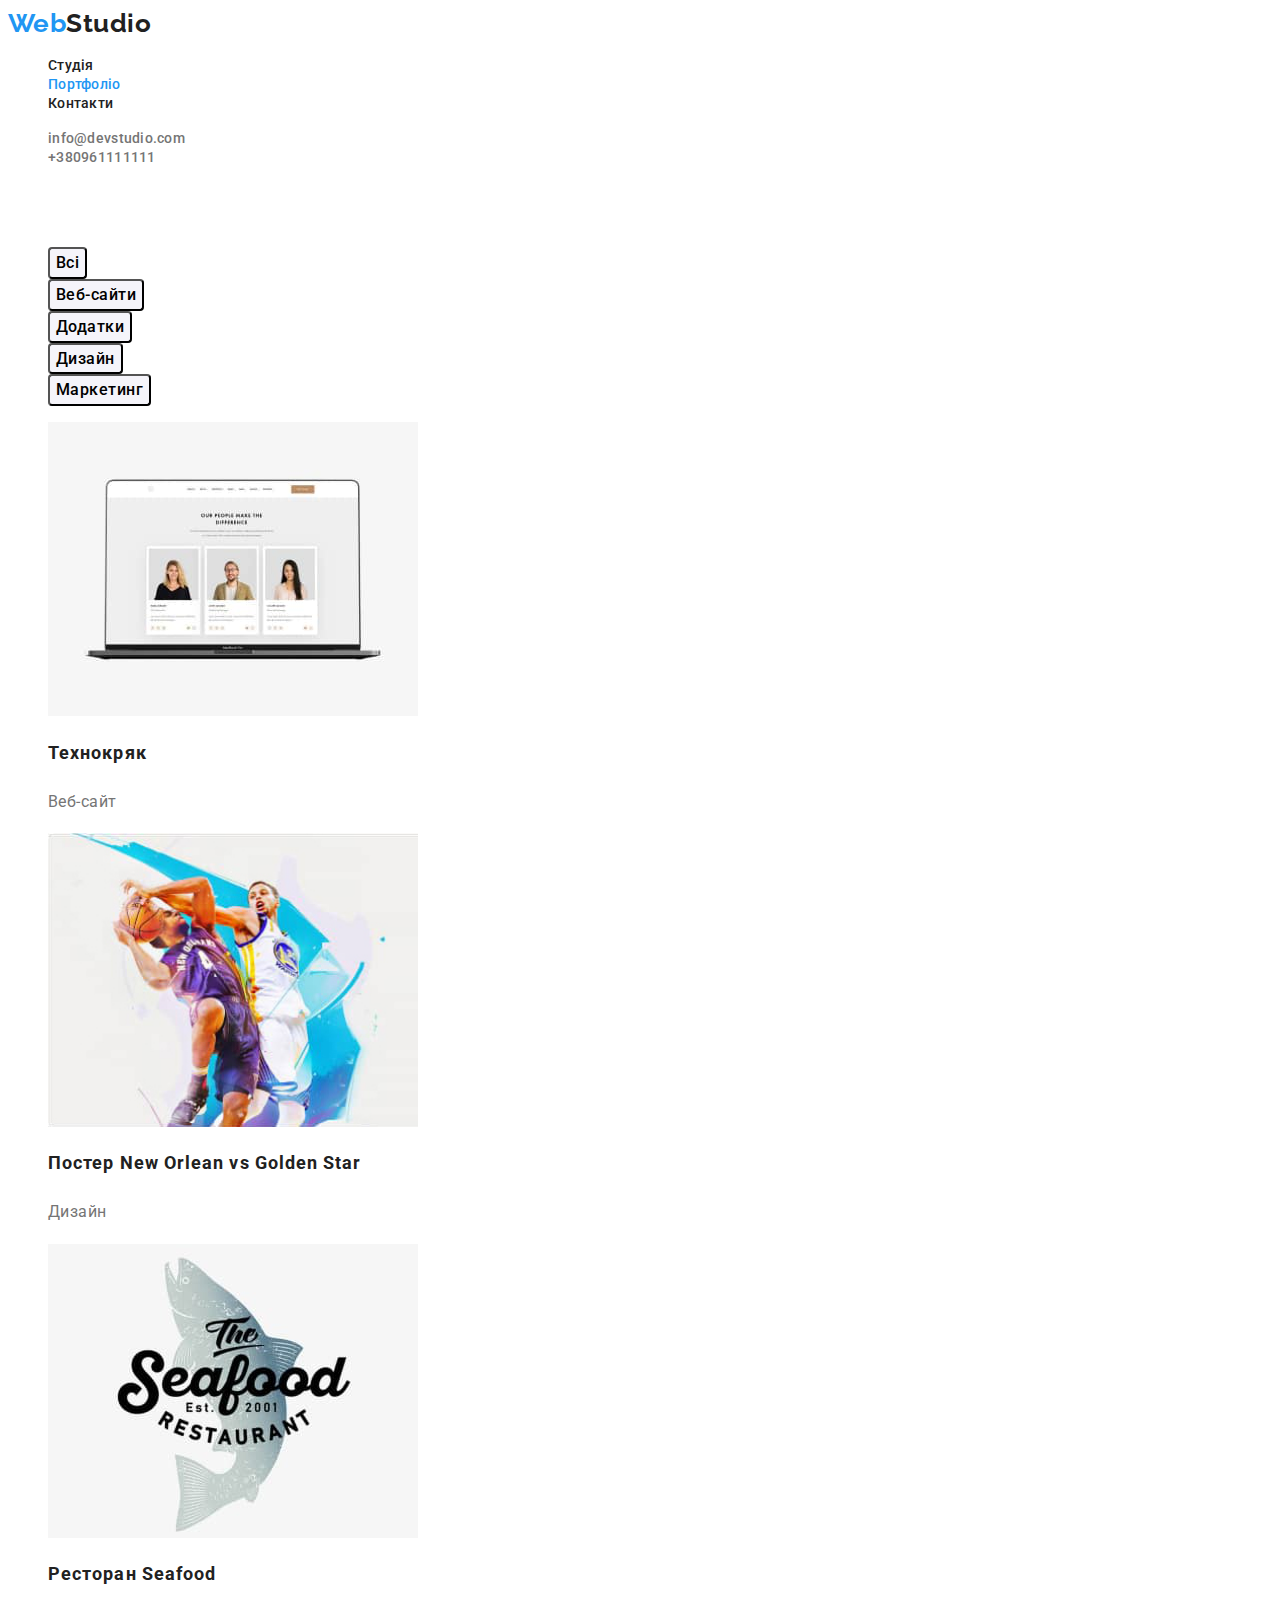
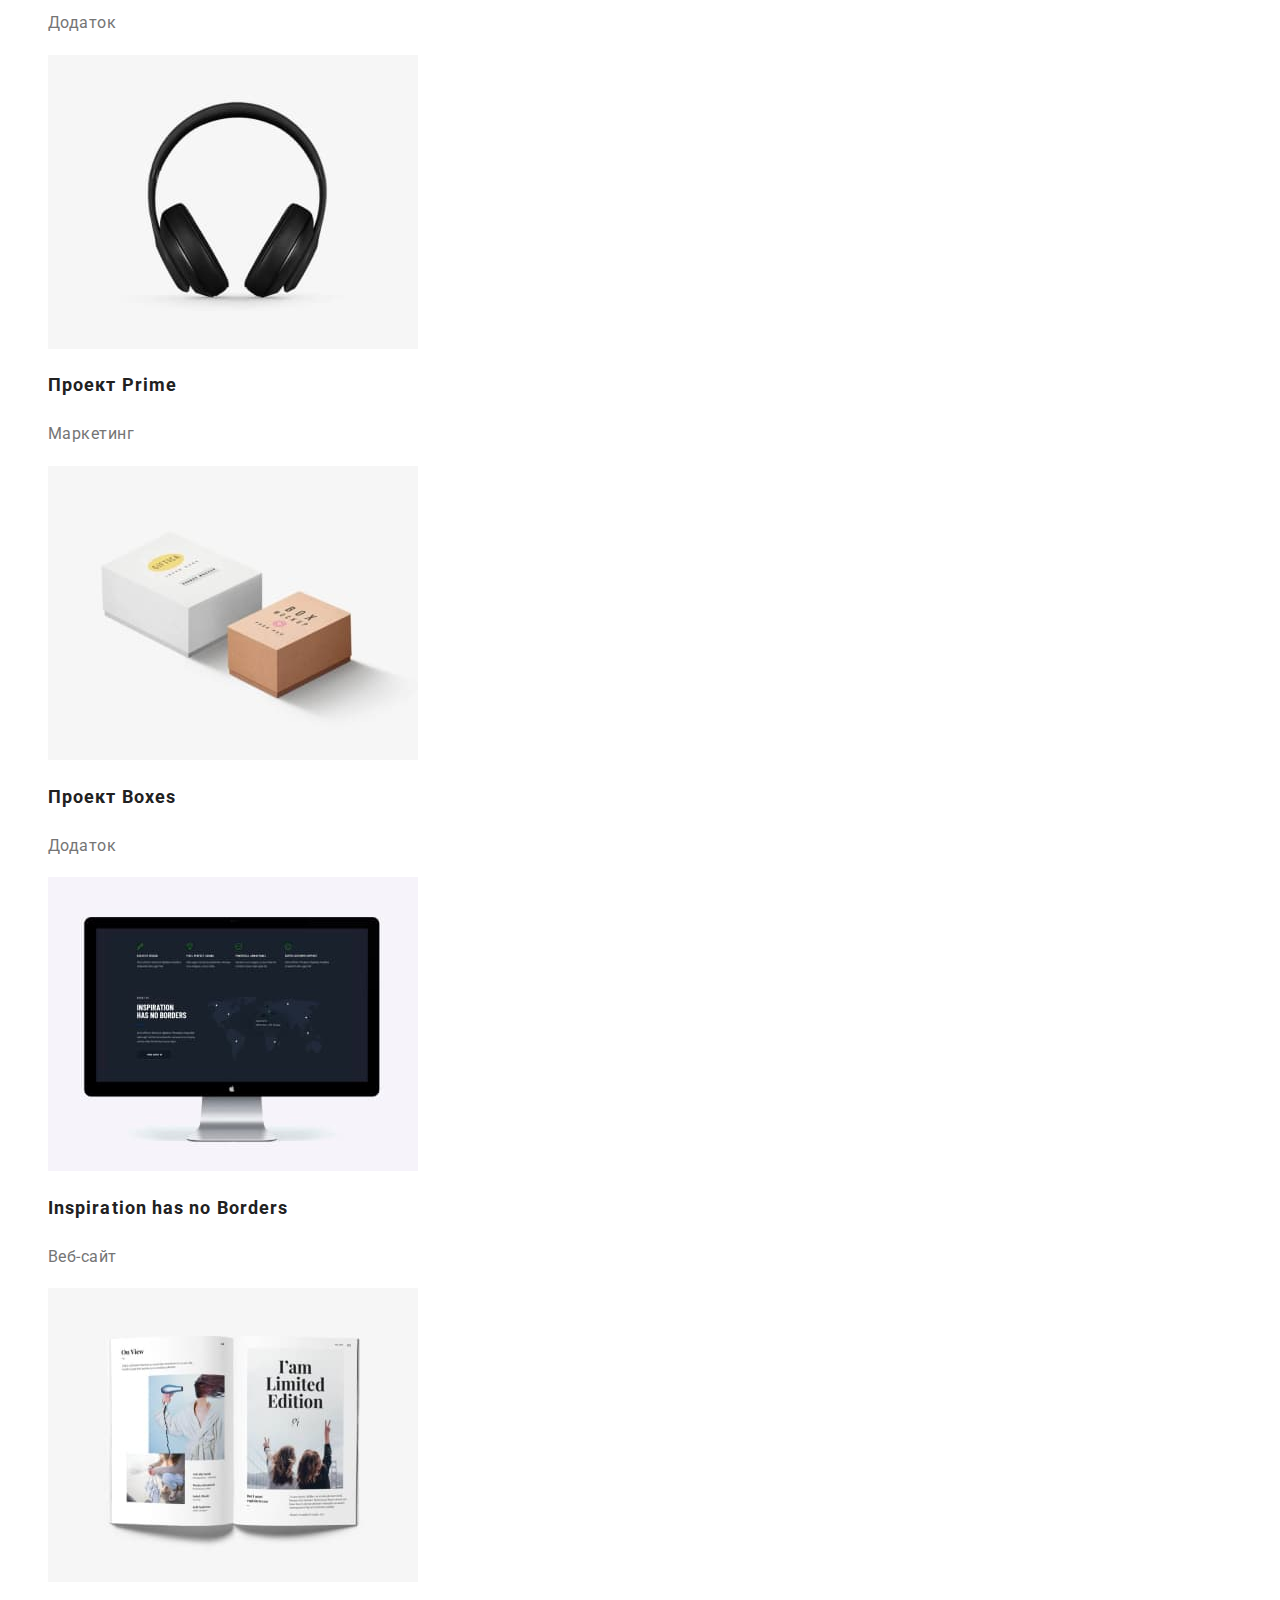
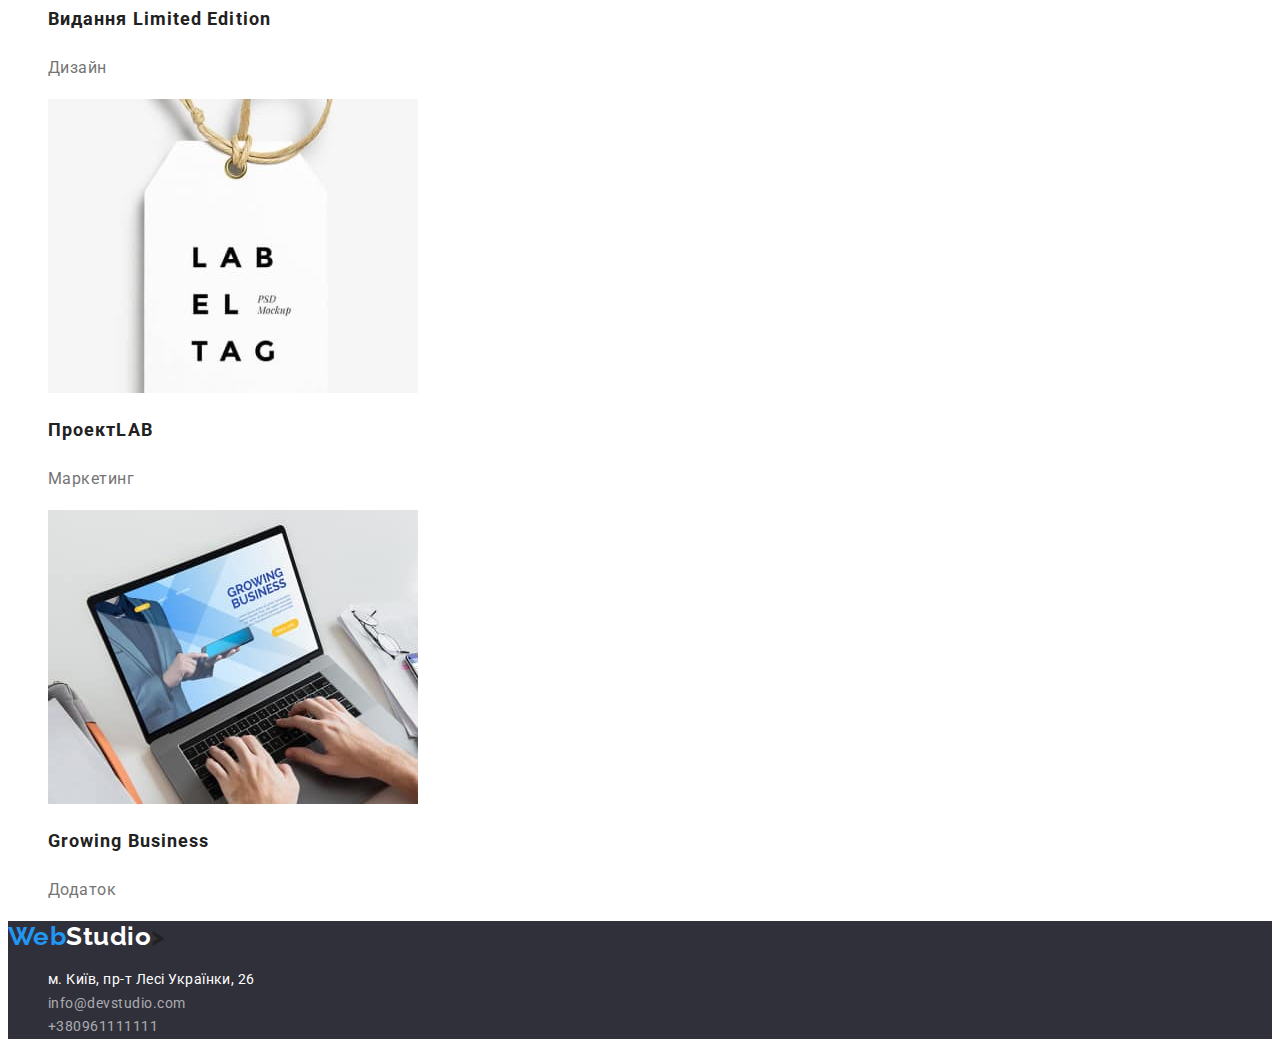
==== portfolio.html @ 8b1e262c "first commit hm2=>hm3 - !completed" ====
<!DOCTYPE html>
<html lang="uk">
  <head>
    <meta charset="UTF-8" />
    <meta http-equiv="X-UA-Compatible" content="IE=edge" />
    <meta name="viewport" content="width=device-width, initial-scale=1.0" />
    <link rel="preconnect" href="https://fonts.googleapis.com" />
    <link rel="preconnect" href="https://fonts.gstatic.com" crossorigin />
    <link
      href="https://fonts.googleapis.com/css2?family=Montserrat:wght@400;700&family=Raleway:wght@400;500;700&family=Roboto:wght@400;500;700&display=swap"
      rel="stylesheet"
    />
    <link href="./style/style.css" rel="stylesheet" />
    <title>Portfolio</title>
  </head>
  <body>
    <header class="header">
      <a class="logo" href="./index.html"
        ><span class="logo-peace">Web</span>Studio</a
      >
      <nav class="site-nav">
        <ul>
          <li><a class="link" href="./index.html">Студія</a></li>
          <li><a class="link active" href="./portfolio.html">Портфоліо</a></li>
          <li><a class="link" href="#">Контакти</a></li>
        </ul>
      </nav>
      <ul class="contact-header">
        <li>
          <a class="link" href="mailto:info@devstudio.com"
            >info@devstudio.com</a
          >
        </li>
        <li><a class="link" href="tel:+380961111111">+380961111111</a></li>
      </ul>
    </header>

    <main class="main-portfolio">
      <section>
        <h1 class="portfolio-title">Наші роботи</h1>
        <ul>
          <li><button type="button">Всі</button></li>
          <li><button type="button">Веб-сайти</button></li>
          <li><button type="button">Додатки</button></li>
          <li><button type="button">Дизайн</button></li>
          <li><button type="button">Маркетинг</button></li>
        </ul>

        <ul class="portfolio-list">
          <li>
            <a href="#">
              <img src="./images/project1.jpg" alt="Технокряк" width="370" />
              <h2 class="title">Технокряк</h2>
              <p class="category">Веб-сайт</p>
            </a>
          </li>
          <li>
            <a href="#">
              <img
                src="./images/project2.jpg"
                alt="Постер New Orlean vs Golden Star"
                width="370"
              />
              <h2 class="title">
                Постер <span lang="en">New Orlean vs Golden Star</span>
              </h2>
              <p class="category">Дизайн</p>
            </a>
          </li>
          <li>
            <a href="#">
              <img
                src="./images/project3.jpg"
                alt="Ресторан Seafood"
                width="370"
              />
              <h2 class="title">Ресторан <span lang="en">Seafood</span></h2>
              <p class="category">Додаток</p>
            </a>
          </li>
          <li>
            <a href="#">
              <img src="./images/project4.jpg" alt="Проект Prime" width="370" />
              <h2 class="title">Проект <span lang="en">Prime</span></h2>
              <p class="category">Маркетинг</p>
            </a>
          </li>
          <li>
            <a href="#">
              <img src="./images/project5.jpg" alt="Проект Boxes" width="370" />
              <h2 class="title">Проект <span lang="en">Boxes</span></h2>
              <p class="category">Додаток</p>
            </a>
          </li>
          <li>
            <a href="#">
              <img
                src="./images/project6.jpg"
                alt="Inspiration has no Borders"
                width="370"
              />
              <h2 lang="en" class="title">Inspiration has no Borders</h2>
              <p class="category">Веб-сайт</p>
            </a>
          </li>
          <li>
            <a href="#">
              <img
                src="./images/project7.jpg"
                alt="Издание Limited Edition"
                width="370"
              />
              <h2 class="title">
                Видання <span lang="en">Limited Edition</span>
              </h2>
              <p class="category">Дизайн</p>
            </a>
          </li>
          <li>
            <a href="#">
              <img src="./images/project8.jpg" alt="Проект LAB" width="370" />
              <h2 class="title">Проект<span lang="en">LAB</span></h2>
              <p class="category">Маркетинг</p>
            </a>
          </li>
          <li>
            <a href="#">
              <img
                src="./images/project9.jpg"
                alt="Growing Business"
                width="370"
              />
              <h2 lang="en" class="title">Growing Business</h2>
              <p class="category">Додаток</p>
            </a>
          </li>
        </ul>
      </section>
    </main>

    <footer class="footer">
      <a class="logo" href="./index.html"
        ><span class="logo-peace">Web</span
        ><span class="logo-peace-footer">Studio</span>></a
      >
      <address>
        <ul>
          <li>
            <a
              class="link-adress"
              href="https://goo.gl/maps/M1i8cWPpYFjitfBg6"
              target="_blank"
              rel="noopener noreferrer nofollow"
              >м. Київ, пр-т Лесі Українки, 26</a
            >
          </li>
          <li>
            <a class="link" href="mailto:info@devstudio.com"
              >info@devstudio.com</a
            >
          </li>
          <li><a class="link" href="tel:+380961111111">+380961111111</a></li>
        </ul>
      </address>
    </footer>
  </body>
</html>
---- style/style.css ----
html {
  box-sizing: border-box;
}

*,
*::before,
*::after {
  box-sizing: inherit;
}

:root {
  --primary-text-color: #212121;
  --second-text-color: #fff;
  --other-text-color: #757575;
  --accent-text-color: #2196f3;
  --second-block-color: #2f303a;
  --accent-block-color: #f5f4fa;
}


body {
  color: var(--primary-text-color);
  font-family: Roboto, sans-serif;
  letter-spacing: 0.03em;
}

.visually-hidden {
  position: absolute;
  white-space: nowrap;
  width: 1px;
  height: 1px;
  overflow: hidden;
  border: 0;
  padding: 0;
  clip: rect(0 0 0 0);
  clip-path: inset(50%);
  margin: -1px;
}

.logo {
  font-family: Raleway, sans-serif;
  font-weight: 700;
  font-size: 26px;
  line-height: 1.19;
  color: var(--primary-text-color);
  text-decoration: none;
}

.logo-peace {
  color: var(--accent-text-color);
}

ul {
  list-style: none;
}

/* Site navigation*/
.site-nav .link {
  color: var(--primary-text-color);
  font-weight: 500;
  font-size: 14px;
  line-height: 1.14;
  letter-spacing: 0.02em;
  text-decoration: none;
}

.site-nav .link:hover,
.site-nav .link:focus {
  color: var(--accent-text-color);
}

.site-nav .active {
  color: var(--accent-text-color);
}

.contact-header .link {
  color: var(--other-text-color);
  font-weight: 500;
  font-size: 14px;
  line-height: 1.14;
  letter-spacing: 0.02em;
  text-decoration: none;
  cursor: pointer;
}

.contact-header .link:hover,
.contact-header .link:focus {
  color: var(--accent-text-color);
}

/*--------MAIN HEADER------- */
.main-header {
  color: var(--second-text-color);
  background-color: var(--second-block-color);
}

/*  Button */
.button {
  background-color: var(--accent-text-color);
  box-shadow: 0px 4px 4px rgba(0, 0, 0, 0.15);
  border-radius: 4px;
  font-family: inherit;
  font-weight: 700;
  font-size: 16px;
  line-height: 1.87;
  color: inherit;
  text-align: center;
  cursor: pointer;
}

/* .button:hover,
.button.link:focus {
    
} */

.main-title {
  font-weight: 900;
  font-size: 44px;
  line-height: 1.36;
  text-align: center;
  letter-spacing: 0.06em;
  text-transform: uppercase;
}

/*------MAIN FEATURES------*/

.main-features .title-card {
  font-weight: 700;
  font-size: 14px;
  line-height: 1.14;
  text-transform: uppercase;
  color: var(--primary-text-color);
}

.main-features p {
  font-size: 14px;
  line-height: 1.7;
  color: var(--other-text-color);
}

/*-----MAIN WORK-----*/
/* .main-work {} */

.title-work,
.title-team {
  font-weight: 700;
  font-size: 36px;
  line-height: 1.17;
  text-align: center;
  color: var(--title-text-color);
}

/*-----OUR TEAM----*/
.main-team {
  background-color: var(--accent-block-color);
}

.main-team .title-card {
  font-weight: 500;
  font-size: 16px;
  line-height: 1.19;
  color: var(--primary-text-color);
}

.main-team p {
  font-size: 16px;
  line-height: 1.19;
  color: var(--other-text-color);
}

/*----FOOTER------*/
.footer {
  background-color: var(--second-block-color);
}

.logo-peace-footer {
  color: var(--second-text-color);
}

.footer .link-adress {
  color: var(--second-text-color);
  text-decoration: none;
  font-size: 14px;
  line-height: 1.71;
  font-style: normal;
}

.footer .link {
  font-style: normal;
  font-size: 14px;
  line-height: 1.71;
  color: rgba(255, 255, 255, 0.6);
  text-decoration: none;
}

.footer .link:hover,
.footer .link:focus {
  color: var(--accent-text-color);
}

.footer .link-adress:hover,
.footer .link-adress:focus {
  color: var(--accent-text-color);
}

/*-------------------PORTFOLIO-------------------------*/

/*-------MAIN PORTFOLIO-----*/

.main-portfolio {
  background-color: var(--second-text-color);
}

.portfolio-title {
  visibility: hidden;
}

.main-portfolio button {
  background: var(--accent-block-color);
  border-radius: 4px;
  font-family: inherit;
  font-weight: 500;
  font-size: 16px;
  line-height: 1.62;
  text-align: center;
  letter-spacing: 0.03em;
}

.main-portfolio button:hover,
.main-portfolio button:focus {
  background-color: var(--accent-text-color);
  color: var(--second-text-color);
  cursor: pointer;
}

/*------LIST PROJECTS-----*/

.portfolio-list .title {
  font-weight: 700;
  font-size: 18px;
  line-height: 2;
  letter-spacing: 0.06em;
  color: var(--primary-text-color);
}

.main-portfolio .category {
  font-size: 16px;
  line-height: 1.88;
  color: var(--other-text-color);
}

.portfolio-list a {
  text-decoration: none;
}
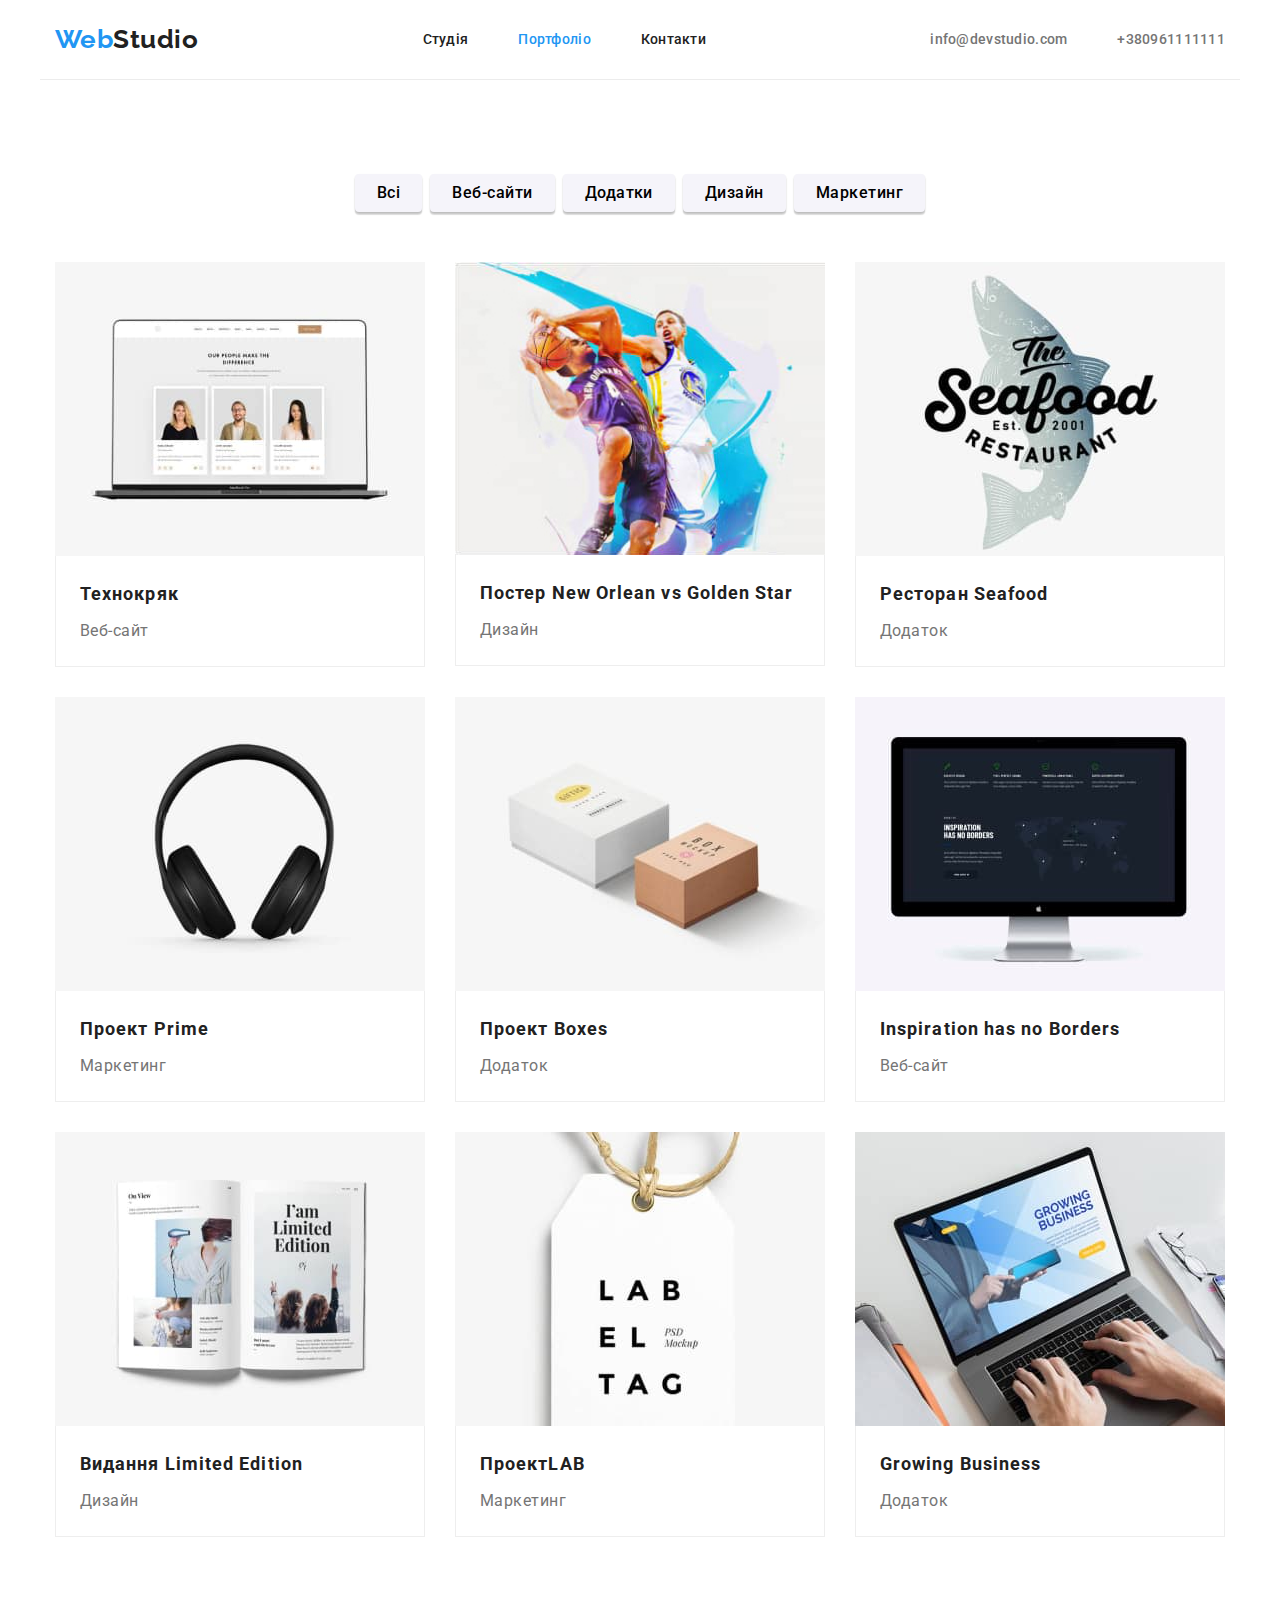
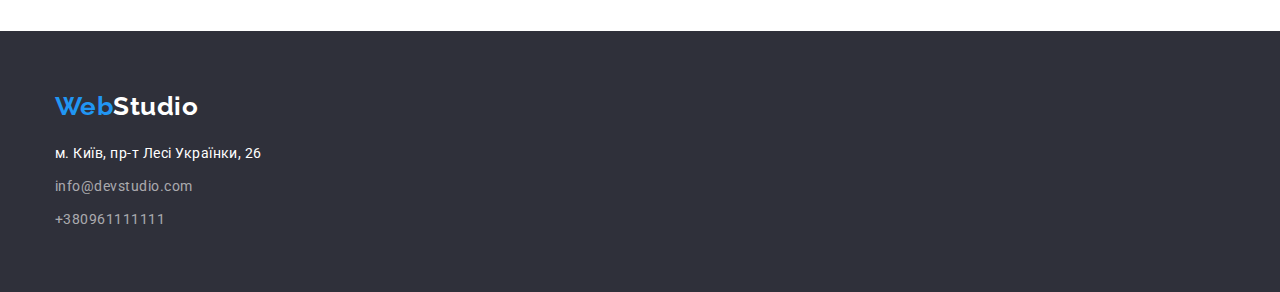
==== commit e8c7ebb9: "task 3 completed. first send to review" ====
--- a/portfolio.html
+++ b/portfolio.html
@@ -10,128 +10,167 @@
       href="https://fonts.googleapis.com/css2?family=Montserrat:wght@400;700&family=Raleway:wght@400;500;700&family=Roboto:wght@400;500;700&display=swap"
       rel="stylesheet"
     />
+    <link
+      rel="stylesheet"
+      href="https://cdnjs.cloudflare.com/ajax/libs/modern-normalize/1.1.0/modern-normalize.min.css"
+    />
     <link href="./style/style.css" rel="stylesheet" />
     <title>Portfolio</title>
   </head>
+
   <body>
     <header class="header">
-      <a class="logo" href="./index.html"
-        ><span class="logo-peace">Web</span>Studio</a
-      >
-      <nav class="site-nav">
-        <ul>
-          <li><a class="link" href="./index.html">Студія</a></li>
-          <li><a class="link active" href="./portfolio.html">Портфоліо</a></li>
-          <li><a class="link" href="#">Контакти</a></li>
+      <div class="section header-section">
+        <a class="logo" href="./index.html">
+          <span class="logo-peace">Web</span>Studio</a
+        >
+        <nav class="site-nav">
+          <ul class="nav-list">
+            <li class="item">
+              <a class="link" href="./index.html">Студія</a>
+            </li>
+            <li class="item">
+              <a class="link active" href="./portfolio.html">Портфоліо</a>
+            </li>
+            <li class="item"><a class="link" href="#">Контакти</a></li>
+          </ul>
+        </nav>
+        <ul class="contact-header">
+          <li class="item">
+            <a class="link" href="mailto:info@devstudio.com">
+              info@devstudio.com
+            </a>
+          </li>
+          <li class="item">
+            <a class="link" href="tel:+380961111111">+380961111111</a>
+          </li>
         </ul>
-      </nav>
-      <ul class="contact-header">
-        <li>
-          <a class="link" href="mailto:info@devstudio.com"
-            >info@devstudio.com</a
-          >
-        </li>
-        <li><a class="link" href="tel:+380961111111">+380961111111</a></li>
-      </ul>
+      </div>
     </header>
 
     <main class="main-portfolio">
-      <section>
-        <h1 class="portfolio-title">Наші роботи</h1>
-        <ul>
-          <li><button type="button">Всі</button></li>
-          <li><button type="button">Веб-сайти</button></li>
-          <li><button type="button">Додатки</button></li>
-          <li><button type="button">Дизайн</button></li>
-          <li><button type="button">Маркетинг</button></li>
+      <section class="section section-portfolio">
+        <h1 class="visually-hidden">Наші роботи</h1>
+        <ul class="filter">
+          <li class="btn-li"><button class="btn" type="button">Всі</button></li>
+          <li class="btn-li">
+            <button class="btn" type="button">Веб-сайти</button>
+          </li>
+          <li class="btn-li">
+            <button class="btn" type="button">Додатки</button>
+          </li>
+          <li class="btn-li">
+            <button class="btn" type="button">Дизайн</button>
+          </li>
+          <li class="btn-li">
+            <button class="btn" type="button">Маркетинг</button>
+          </li>
         </ul>
 
-        <ul class="portfolio-list">
-          <li>
+        <ul class="portfolio-list parent">
+          <li class="card">
             <a href="#">
               <img src="./images/project1.jpg" alt="Технокряк" width="370" />
-              <h2 class="title">Технокряк</h2>
-              <p class="category">Веб-сайт</p>
-            </a>
-          </li>
-          <li>
+              <div class="card-content">
+                <h2 class="title">Технокряк</h2>
+                <p class="category">Веб-сайт</p>
+              </div>
+            </a>
+          </li>
+          <li class="card">
             <a href="#">
               <img
                 src="./images/project2.jpg"
                 alt="Постер New Orlean vs Golden Star"
                 width="370"
               />
-              <h2 class="title">
-                Постер <span lang="en">New Orlean vs Golden Star</span>
-              </h2>
-              <p class="category">Дизайн</p>
-            </a>
-          </li>
-          <li>
+              <div class="card-content">
+                <h2 class="title">
+                  Постер <span lang="en">New Orlean vs Golden Star</span>
+                </h2>
+                <p class="category">Дизайн</p>
+              </div>
+            </a>
+          </li>
+          <li class="card">
             <a href="#">
               <img
                 src="./images/project3.jpg"
                 alt="Ресторан Seafood"
                 width="370"
               />
-              <h2 class="title">Ресторан <span lang="en">Seafood</span></h2>
-              <p class="category">Додаток</p>
-            </a>
-          </li>
-          <li>
+              <div class="card-content">
+                <h2 class="title">Ресторан <span lang="en">Seafood</span></h2>
+                <p class="category">Додаток</p>
+              </div>
+            </a>
+          </li>
+          <li class="card">
             <a href="#">
               <img src="./images/project4.jpg" alt="Проект Prime" width="370" />
-              <h2 class="title">Проект <span lang="en">Prime</span></h2>
-              <p class="category">Маркетинг</p>
-            </a>
-          </li>
-          <li>
+              <div class="card-content">
+                <h2 class="title">Проект <span lang="en">Prime</span></h2>
+                <p class="category">Маркетинг</p>
+              </div>
+            </a>
+          </li>
+          <li class="card">
             <a href="#">
               <img src="./images/project5.jpg" alt="Проект Boxes" width="370" />
-              <h2 class="title">Проект <span lang="en">Boxes</span></h2>
-              <p class="category">Додаток</p>
-            </a>
-          </li>
-          <li>
+              <div class="card-content">
+                <h2 class="title">Проект <span lang="en">Boxes</span></h2>
+                <p class="category">Додаток</p>
+              </div>
+            </a>
+          </li>
+          <li class="card">
             <a href="#">
               <img
                 src="./images/project6.jpg"
                 alt="Inspiration has no Borders"
                 width="370"
               />
-              <h2 lang="en" class="title">Inspiration has no Borders</h2>
-              <p class="category">Веб-сайт</p>
-            </a>
-          </li>
-          <li>
+              <div class="card-content">
+                <h2 lang="en" class="title">Inspiration has no Borders</h2>
+                <p class="category">Веб-сайт</p>
+              </div>
+            </a>
+          </li>
+          <li class="card">
             <a href="#">
               <img
                 src="./images/project7.jpg"
                 alt="Издание Limited Edition"
                 width="370"
               />
-              <h2 class="title">
-                Видання <span lang="en">Limited Edition</span>
-              </h2>
-              <p class="category">Дизайн</p>
-            </a>
-          </li>
-          <li>
+              <div class="card-content">
+                <h2 class="title">
+                  Видання <span lang="en">Limited Edition</span>
+                </h2>
+                <p class="category">Дизайн</p>
+              </div>
+            </a>
+          </li>
+          <li class="card">
             <a href="#">
               <img src="./images/project8.jpg" alt="Проект LAB" width="370" />
-              <h2 class="title">Проект<span lang="en">LAB</span></h2>
-              <p class="category">Маркетинг</p>
-            </a>
-          </li>
-          <li>
+              <div class="card-content">
+                <h2 class="title">Проект<span lang="en">LAB</span></h2>
+                <p class="category">Маркетинг</p>
+              </div>
+            </a>
+          </li>
+          <li class="card">
             <a href="#">
               <img
                 src="./images/project9.jpg"
                 alt="Growing Business"
                 width="370"
               />
-              <h2 lang="en" class="title">Growing Business</h2>
-              <p class="category">Додаток</p>
+              <div class="card-content">
+                <h2 lang="en" class="title">Growing Business</h2>
+                <p class="category">Додаток</p>
+              </div>
             </a>
           </li>
         </ul>
@@ -139,29 +178,33 @@
     </main>
 
     <footer class="footer">
-      <a class="logo" href="./index.html"
-        ><span class="logo-peace">Web</span
-        ><span class="logo-peace-footer">Studio</span>></a
-      >
-      <address>
-        <ul>
-          <li>
-            <a
-              class="link-adress"
-              href="https://goo.gl/maps/M1i8cWPpYFjitfBg6"
-              target="_blank"
-              rel="noopener noreferrer nofollow"
-              >м. Київ, пр-т Лесі Українки, 26</a
-            >
-          </li>
-          <li>
-            <a class="link" href="mailto:info@devstudio.com"
-              >info@devstudio.com</a
-            >
-          </li>
-          <li><a class="link" href="tel:+380961111111">+380961111111</a></li>
-        </ul>
-      </address>
+      <div class="section">
+        <a class="logo" href="./index.html"
+          ><span class="logo-peace">Web</span
+          ><span class="logo-peace-footer">Studio</span></a
+        >
+        <address>
+          <ul class="footer-list">
+            <li class="link">
+              <a
+                class="link-adress"
+                href="https://goo.gl/maps/M1i8cWPpYFjitfBg6"
+                target="_blank"
+                rel="noopener noreferrer nofollow"
+                >м. Київ, пр-т Лесі Українки, 26</a
+              >
+            </li>
+            <li class="link">
+              <a class="link" href="mailto:info@devstudio.com"
+                >info@devstudio.com</a
+              >
+            </li>
+            <li class="link">
+              <a class="link" href="tel:+380961111111">+380961111111</a>
+            </li>
+          </ul>
+        </address>
+      </div>
     </footer>
   </body>
 </html>
--- a/style/style.css
+++ b/style/style.css
@@ -1,3 +1,4 @@
+/* --- Normalize --- */
 html {
   box-sizing: border-box;
 }
@@ -8,6 +9,47 @@
   box-sizing: inherit;
 }
 
+ul {
+  list-style: none;
+  padding: 0;
+  margin: 0;
+}
+
+a {
+  text-decoration: none;
+  color: inherit;
+}
+
+h1,
+h2,
+h3,
+h4,
+h5,
+h6 {
+  margin: 0;
+}
+
+p {
+  margin: 0;
+}
+
+address {
+  font-style: normal;
+}
+
+button {
+  font-family: inherit;
+  padding: 0;
+  margin: 0;
+}
+
+img {
+  display: block;
+  max-width: 100%;
+  height: auto;
+}
+
+/* --- Global Color --- */
 :root {
   --primary-text-color: #212121;
   --second-text-color: #fff;
@@ -17,7 +59,7 @@
   --accent-block-color: #f5f4fa;
 }
 
-
+/* --- Style --- */
 body {
   color: var(--primary-text-color);
   font-family: Roboto, sans-serif;
@@ -37,24 +79,44 @@
   margin: -1px;
 }
 
+.section {
+  width: 1200px;
+  padding: 0 15px;
+  margin: 0 auto;
+}
+/* Site navigation / Header*/
+.header-section {
+  display: flex;
+  justify-content: space-between;
+  align-items: center;
+  padding: 24px 15px;
+  border-bottom: 1px solid #ececec;
+}
+
 .logo {
+  color: var(--primary-text-color);
   font-family: Raleway, sans-serif;
   font-weight: 700;
   font-size: 26px;
   line-height: 1.19;
-  color: var(--primary-text-color);
   text-decoration: none;
 }
 
 .logo-peace {
   color: var(--accent-text-color);
 }
-
-ul {
-  list-style: none;
-}
-
-/* Site navigation*/
+.nav-list {
+  display: flex;
+}
+
+.nav-list .link {
+  padding: 8px 0;
+}
+
+.nav-list .item:not(:last-child) {
+  margin-right: 50px;
+}
+
 .site-nav .link {
   color: var(--primary-text-color);
   font-weight: 500;
@@ -71,6 +133,10 @@
 
 .site-nav .active {
   color: var(--accent-text-color);
+}
+
+.contact-header {
+  display: flex;
 }
 
 .contact-header .link {
@@ -83,40 +149,59 @@
   cursor: pointer;
 }
 
+.contact-header .item:first-child {
+  margin-right: 50px;
+}
+
 .contact-header .link:hover,
 .contact-header .link:focus {
   color: var(--accent-text-color);
 }
 
-/*--------MAIN HEADER------- */
-.main-header {
+/*--------MAIN------- */
+/* -------- Hero -------- */
+.main-hero {
   color: var(--second-text-color);
   background-color: var(--second-block-color);
+}
+
+.hero-section {
+  display: flex;
+  flex-direction: column;
+  justify-content: center;
+  align-items: center;
+  max-width: 696px;
+  padding-top: 200px;
+  padding-bottom: 200px;
 }
 
 /*  Button */
 .button {
   background-color: var(--accent-text-color);
+  color: inherit;
   box-shadow: 0px 4px 4px rgba(0, 0, 0, 0.15);
   border-radius: 4px;
+  border: none;
   font-family: inherit;
   font-weight: 700;
   font-size: 16px;
-  line-height: 1.87;
-  color: inherit;
+  line-height: 1.88;
+  padding: 10px 32px;
   text-align: center;
   cursor: pointer;
 }
 
-/* .button:hover,
+/* 
+.button:hover,
 .button.link:focus {
     
 } */
 
-.main-title {
+.hero-title {
   font-weight: 900;
   font-size: 44px;
   line-height: 1.36;
+  margin-bottom: 30px;
   text-align: center;
   letter-spacing: 0.06em;
   text-transform: uppercase;
@@ -132,14 +217,29 @@
   color: var(--primary-text-color);
 }
 
-.main-features p {
+.features-list {
+  display: flex;
+  padding: 94px 15px;
+}
+
+.main-features .title-card {
+  margin-bottom: 10px;
+}
+
+.main-features .card:not(:last-child) {
+  margin-right: 30px;
+}
+
+.main-features .txt-card {
   font-size: 14px;
   line-height: 1.7;
   color: var(--other-text-color);
 }
 
 /*-----MAIN WORK-----*/
-/* .main-work {} */
+.main-work {
+  padding-bottom: 94px;
+}
 
 .title-work,
 .title-team {
@@ -150,9 +250,55 @@
   color: var(--title-text-color);
 }
 
+.title-work {
+  margin-bottom: 50px;
+}
+
+.work-list {
+  display: flex;
+}
+
+.work-list .item:not(:last-child) {
+  margin-right: 30px;
+}
+
 /*-----OUR TEAM----*/
 .main-team {
   background-color: var(--accent-block-color);
+}
+
+.section-team {
+  padding-top: 94px;
+  padding-bottom: 94px;
+}
+
+.title-team {
+  margin-bottom: 50px;
+}
+
+.team-list {
+  display: flex;
+}
+
+.team-list .card:not(:last-child) {
+  margin-right: 30px;
+}
+
+.team-list .card {
+  background: #ffffff;
+  box-shadow: 0px 1px 3px rgba(0, 0, 0, 0.12), 0px 1px 1px rgba(0, 0, 0, 0.14),
+    0px 2px 1px rgba(0, 0, 0, 0.2);
+  border-radius: 0px 0px 4px 4px;
+  text-align: center;
+}
+
+.team-list .title-card {
+  margin-top: 30px;
+}
+
+.team-list .label {
+  margin-top: 10px;
+  margin-bottom: 30px;
 }
 
 .main-team .title-card {
@@ -162,7 +308,7 @@
   color: var(--primary-text-color);
 }
 
-.main-team p {
+.main-team .label {
   font-size: 16px;
   line-height: 1.19;
   color: var(--other-text-color);
@@ -171,6 +317,13 @@
 /*----FOOTER------*/
 .footer {
   background-color: var(--second-block-color);
+  padding-top: 60px;
+  padding-bottom: 60px;
+}
+
+.footer .logo {
+  display: block;
+  margin-bottom: 20px;
 }
 
 .logo-peace-footer {
@@ -193,6 +346,10 @@
   text-decoration: none;
 }
 
+.footer-list .link:not(:last-child) {
+  margin-bottom: 9px;
+}
+
 .footer .link:hover,
 .footer .link:focus {
   color: var(--accent-text-color);
@@ -211,13 +368,29 @@
   background-color: var(--second-text-color);
 }
 
-.portfolio-title {
-  visibility: hidden;
-}
-
-.main-portfolio button {
+.section-portfolio {
+  padding-top: 94px;
+  padding-bottom: 94px;
+  align-items: center;
+}
+
+.filter {
+  display: flex;
+  justify-content: center;
+}
+
+.filter .btn-li:not(:last-child) {
+  margin-right: 8px;
+}
+
+.filter .btn {
+  padding: 6px 22px;
+  margin-bottom: 50px;
   background: var(--accent-block-color);
+  box-shadow: 0px 3px 1px rgba(0, 0, 0, 0.1), 0px 1px 2px rgba(0, 0, 0, 0.08),
+    0px 2px 2px rgba(0, 0, 0, 0.12);
   border-radius: 4px;
+  border: none;
   font-family: inherit;
   font-weight: 500;
   font-size: 16px;
@@ -226,11 +399,33 @@
   letter-spacing: 0.03em;
 }
 
-.main-portfolio button:hover,
-.main-portfolio button:focus {
+.main-portfolio .btn:hover,
+.main-portfolio .btn:focus {
   background-color: var(--accent-text-color);
   color: var(--second-text-color);
   cursor: pointer;
+}
+
+.portfolio-list {
+  display: grid;
+  grid-template-columns: repeat(3, 1fr);
+  grid-template-rows: repeat(3, 1fr);
+  grid-column-gap: 30px;
+  grid-row-gap: 30px;
+}
+
+.portfolio-list .card {
+  display: inline-block;
+}
+
+.card-content {
+  padding: 20px 0 20px 24px;
+  border: 1px solid #eeeeee;
+  border-top: none;
+}
+
+.card-content .title {
+  margin-bottom: 4px;
 }
 
 /*------LIST PROJECTS-----*/
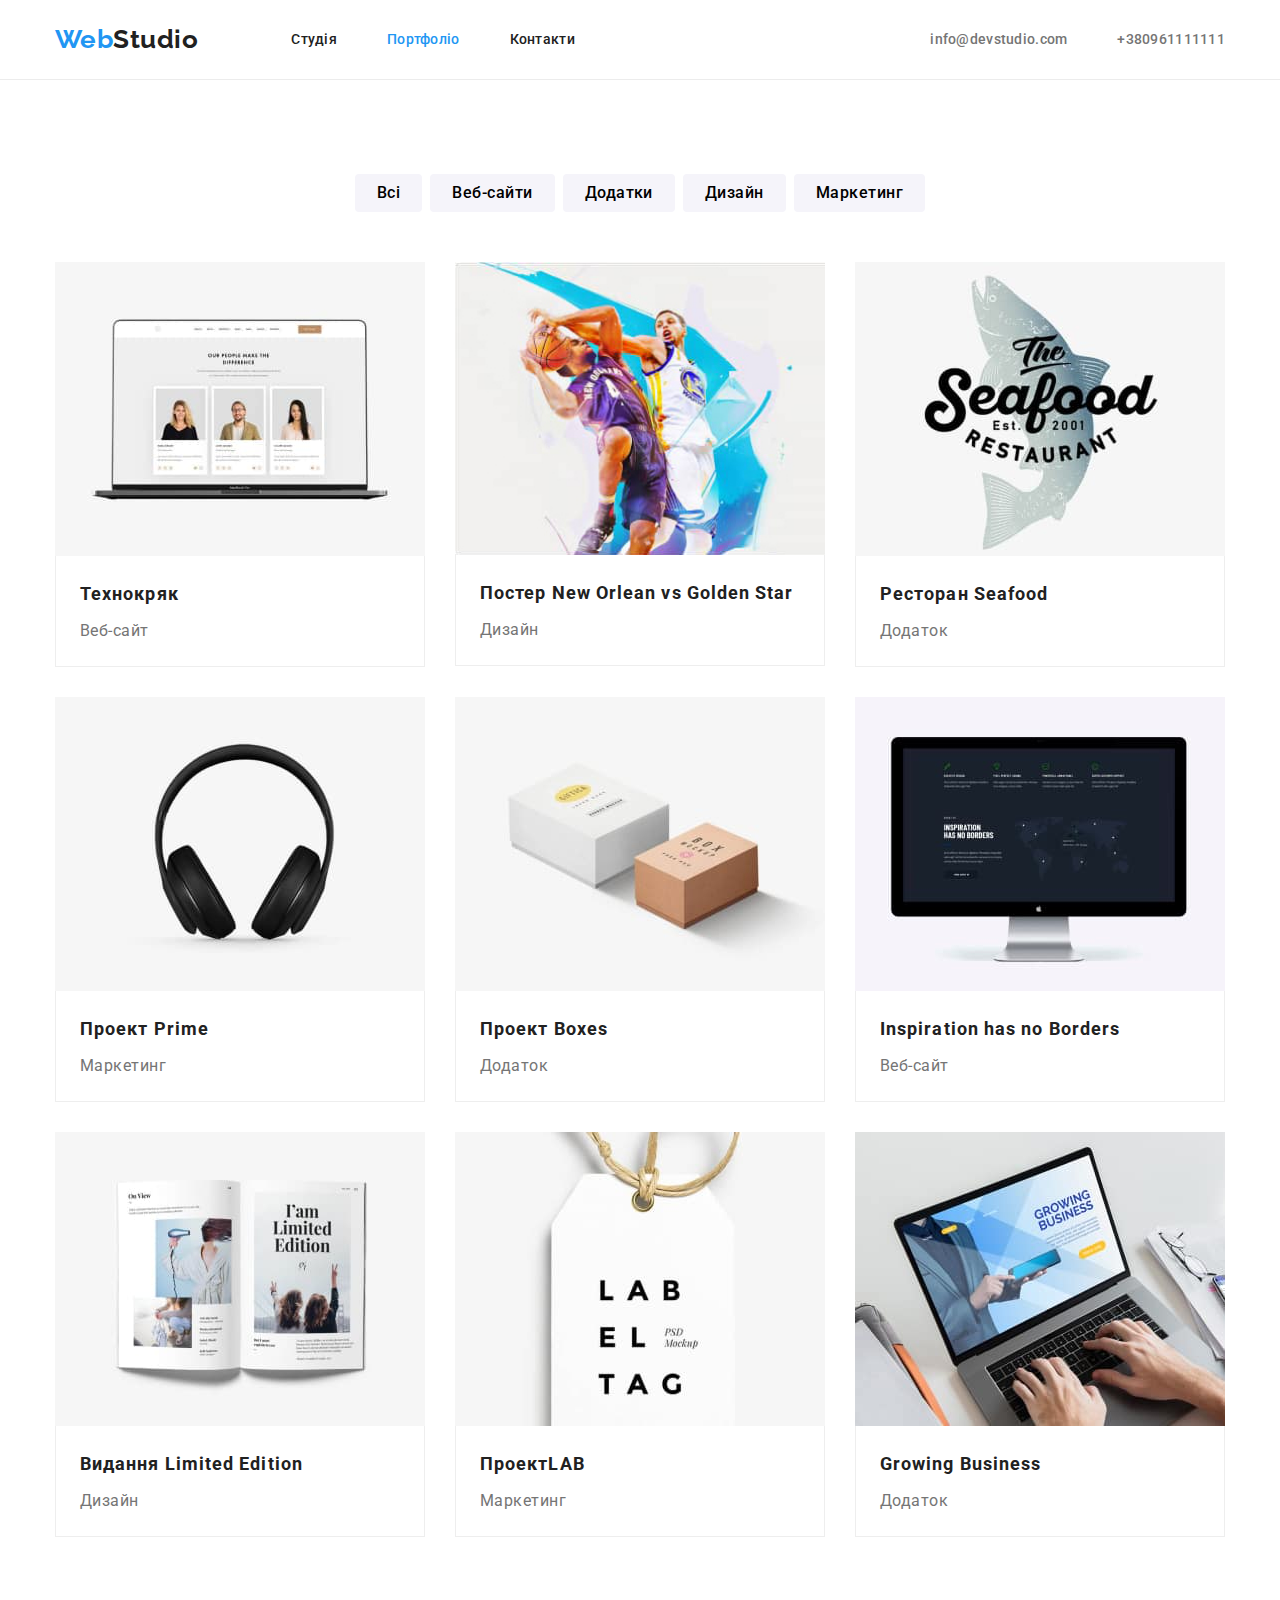
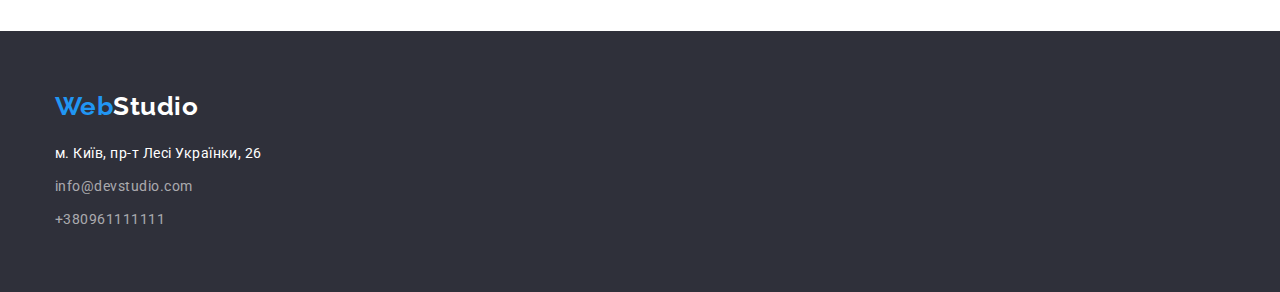
==== commit cdee9c44: "task #3. fixed padding in container and remove shadow in btn" ====
--- a/portfolio.html
+++ b/portfolio.html
@@ -20,21 +20,23 @@
 
   <body>
     <header class="header">
-      <div class="section header-section">
-        <a class="logo" href="./index.html">
-          <span class="logo-peace">Web</span>Studio</a
-        >
-        <nav class="site-nav">
-          <ul class="nav-list">
-            <li class="item">
-              <a class="link" href="./index.html">Студія</a>
-            </li>
-            <li class="item">
-              <a class="link active" href="./portfolio.html">Портфоліо</a>
-            </li>
-            <li class="item"><a class="link" href="#">Контакти</a></li>
-          </ul>
-        </nav>
+      <div class="container header-container">
+        <div class="header-box">
+          <a class="logo" href="./index.html">
+            <span class="logo-peace">Web</span>Studio</a
+          >
+          <nav class="site-nav">
+            <ul class="nav-list">
+              <li class="item">
+                <a class="link" href="./index.html">Студія</a>
+              </li>
+              <li class="item">
+                <a class="link active" href="./portfolio.html">Портфоліо</a>
+              </li>
+              <li class="item"><a class="link" href="#">Контакти</a></li>
+            </ul>
+          </nav>
+        </div>
         <ul class="contact-header">
           <li class="item">
             <a class="link" href="mailto:info@devstudio.com">
@@ -49,7 +51,7 @@
     </header>
 
     <main class="main-portfolio">
-      <section class="section section-portfolio">
+      <section class="container portfolio-container">
         <h1 class="visually-hidden">Наші роботи</h1>
         <ul class="filter">
           <li class="btn-li"><button class="btn" type="button">Всі</button></li>
@@ -178,7 +180,7 @@
     </main>
 
     <footer class="footer">
-      <div class="section">
+      <div class="container">
         <a class="logo" href="./index.html"
           ><span class="logo-peace">Web</span
           ><span class="logo-peace-footer">Studio</span></a
--- a/style/style.css
+++ b/style/style.css
@@ -79,18 +79,30 @@
   margin: -1px;
 }
 
-.section {
+.container {
   width: 1200px;
   padding: 0 15px;
   margin: 0 auto;
 }
 /* Site navigation / Header*/
-.header-section {
+.header {
+  border-bottom: 1px solid #ececec;
+}
+
+.header-box {
+  display: flex;
+  align-items: center;
+}
+
+.header-box .logo {
+  margin-right: 93px;
+}
+
+.header-container {
   display: flex;
   justify-content: space-between;
   align-items: center;
   padding: 24px 15px;
-  border-bottom: 1px solid #ececec;
 }
 
 .logo {
@@ -163,16 +175,16 @@
 .main-hero {
   color: var(--second-text-color);
   background-color: var(--second-block-color);
-}
-
-.hero-section {
+  padding-top: 200px;
+  padding-bottom: 200px;
+}
+
+.hero-container {
   display: flex;
   flex-direction: column;
   justify-content: center;
   align-items: center;
   max-width: 696px;
-  padding-top: 200px;
-  padding-bottom: 200px;
 }
 
 /*  Button */
@@ -208,7 +220,10 @@
 }
 
 /*------MAIN FEATURES------*/
-
+.main-features {
+  padding-top: 94px;
+  padding-bottom: 94px;
+}
 .main-features .title-card {
   font-weight: 700;
   font-size: 14px;
@@ -219,7 +234,6 @@
 
 .features-list {
   display: flex;
-  padding: 94px 15px;
 }
 
 .main-features .title-card {
@@ -265,9 +279,6 @@
 /*-----OUR TEAM----*/
 .main-team {
   background-color: var(--accent-block-color);
-}
-
-.section-team {
   padding-top: 94px;
   padding-bottom: 94px;
 }
@@ -293,12 +304,11 @@
 }
 
 .team-list .title-card {
-  margin-top: 30px;
-}
-
-.team-list .label {
-  margin-top: 10px;
-  margin-bottom: 30px;
+  margin-bottom: 10px;
+}
+
+.team-list .card-box {
+  padding: 30px 20px;
 }
 
 .main-team .title-card {
@@ -366,17 +376,18 @@
 
 .main-portfolio {
   background-color: var(--second-text-color);
-}
-
-.section-portfolio {
   padding-top: 94px;
   padding-bottom: 94px;
+}
+
+.portfolio-container {
   align-items: center;
 }
 
 .filter {
   display: flex;
   justify-content: center;
+  margin-bottom: 50px;
 }
 
 .filter .btn-li:not(:last-child) {
@@ -385,10 +396,7 @@
 
 .filter .btn {
   padding: 6px 22px;
-  margin-bottom: 50px;
   background: var(--accent-block-color);
-  box-shadow: 0px 3px 1px rgba(0, 0, 0, 0.1), 0px 1px 2px rgba(0, 0, 0, 0.08),
-    0px 2px 2px rgba(0, 0, 0, 0.12);
   border-radius: 4px;
   border: none;
   font-family: inherit;
@@ -403,6 +411,8 @@
 .main-portfolio .btn:focus {
   background-color: var(--accent-text-color);
   color: var(--second-text-color);
+  box-shadow: 0px 3px 1px rgba(0, 0, 0, 0.1), 0px 1px 2px rgba(0, 0, 0, 0.08),
+    0px 2px 2px rgba(0, 0, 0, 0.12);
   cursor: pointer;
 }
 
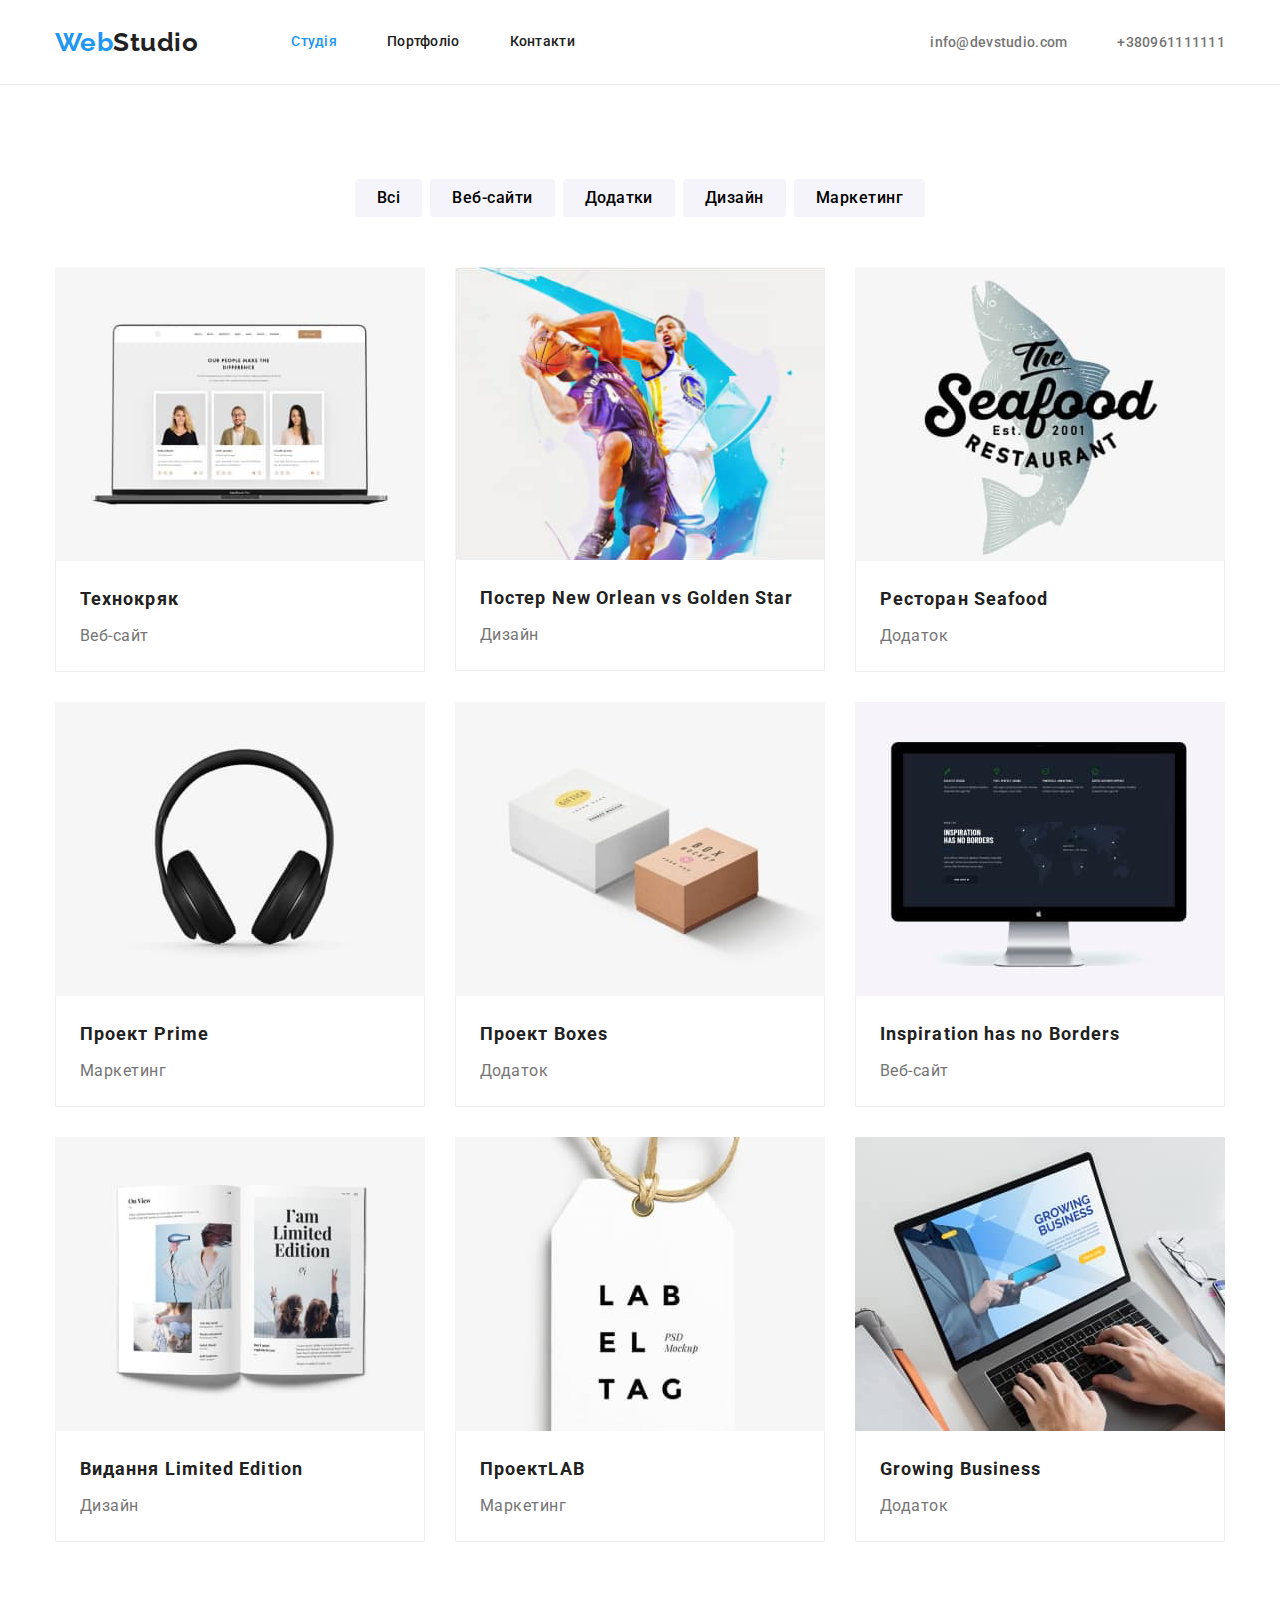
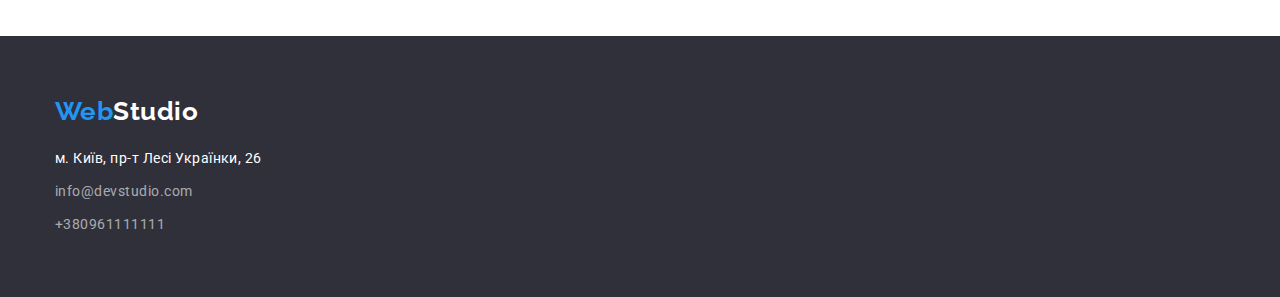
==== commit c31c3365: "task #3 finish/completed. small fix in fonts" ====
--- a/portfolio.html
+++ b/portfolio.html
@@ -7,7 +7,7 @@
     <link rel="preconnect" href="https://fonts.googleapis.com" />
     <link rel="preconnect" href="https://fonts.gstatic.com" crossorigin />
     <link
-      href="https://fonts.googleapis.com/css2?family=Montserrat:wght@400;700&family=Raleway:wght@400;500;700&family=Roboto:wght@400;500;700&display=swap"
+      href="https://fonts.googleapis.com/css2?family=Montserrat:wght@400;700&family=Raleway:wght@400;500;700&family=Roboto:wght@400;500;700;900&display=swap"
       rel="stylesheet"
     />
     <link
@@ -21,22 +21,20 @@
   <body>
     <header class="header">
       <div class="container header-container">
-        <div class="header-box">
+        <nav class="site-nav">
           <a class="logo" href="./index.html">
             <span class="logo-peace">Web</span>Studio</a
           >
-          <nav class="site-nav">
-            <ul class="nav-list">
-              <li class="item">
-                <a class="link" href="./index.html">Студія</a>
-              </li>
-              <li class="item">
-                <a class="link active" href="./portfolio.html">Портфоліо</a>
-              </li>
-              <li class="item"><a class="link" href="#">Контакти</a></li>
-            </ul>
-          </nav>
-        </div>
+          <ul class="nav-list">
+            <li class="item">
+              <a class="link active" href="./index.html">Студія</a>
+            </li>
+            <li class="item">
+              <a class="link" href="./portfolio.html">Портфоліо</a>
+            </li>
+            <li class="item"><a class="link" href="#">Контакти</a></li>
+          </ul>
+        </nav>
         <ul class="contact-header">
           <li class="item">
             <a class="link" href="mailto:info@devstudio.com">
--- a/style/style.css
+++ b/style/style.css
@@ -89,12 +89,12 @@
   border-bottom: 1px solid #ececec;
 }
 
-.header-box {
+.site-nav {
   display: flex;
   align-items: center;
 }
 
-.header-box .logo {
+.site-nav .logo {
   margin-right: 93px;
 }
 
@@ -121,15 +121,14 @@
   display: flex;
 }
 
-.nav-list .link {
-  padding: 8px 0;
-}
-
 .nav-list .item:not(:last-child) {
   margin-right: 50px;
 }
 
 .site-nav .link {
+  display: block;
+  padding-top: 10px;
+  padding-bottom: 10px;
   color: var(--primary-text-color);
   font-weight: 500;
   font-size: 14px;
